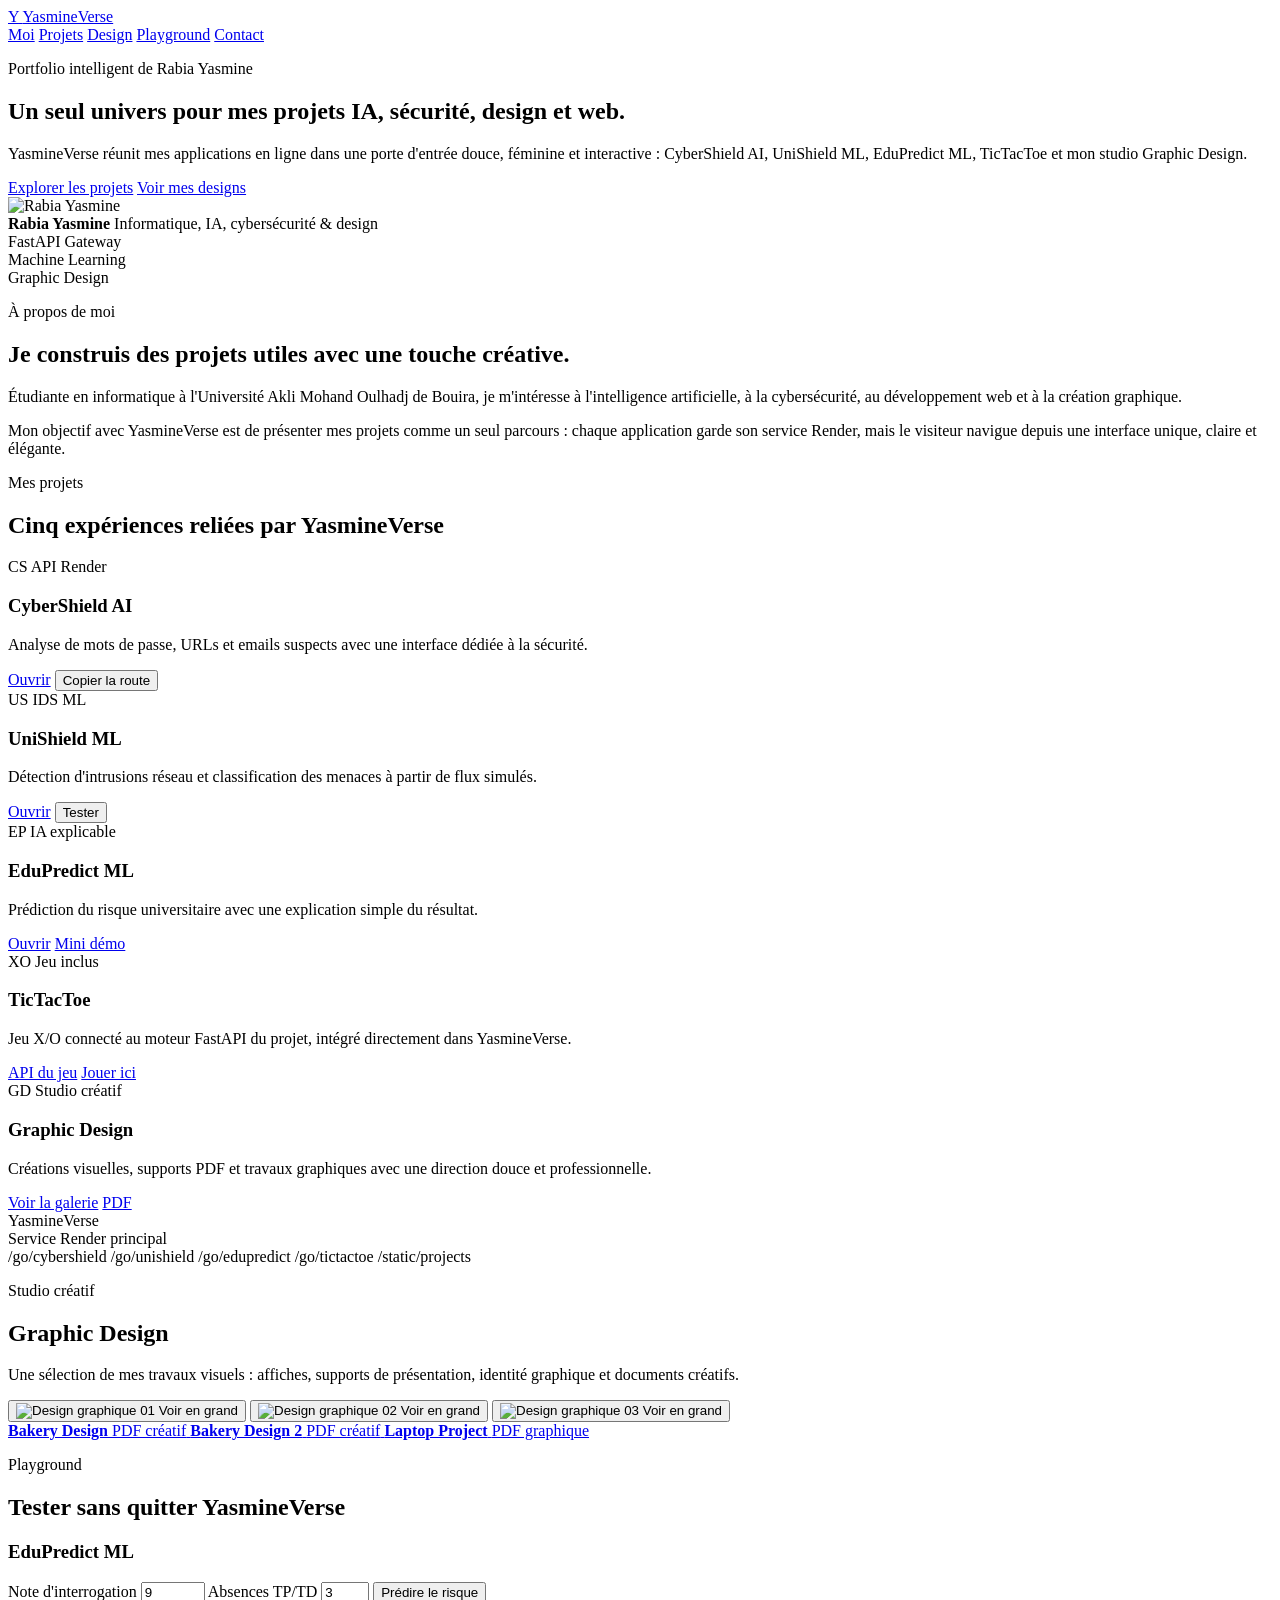
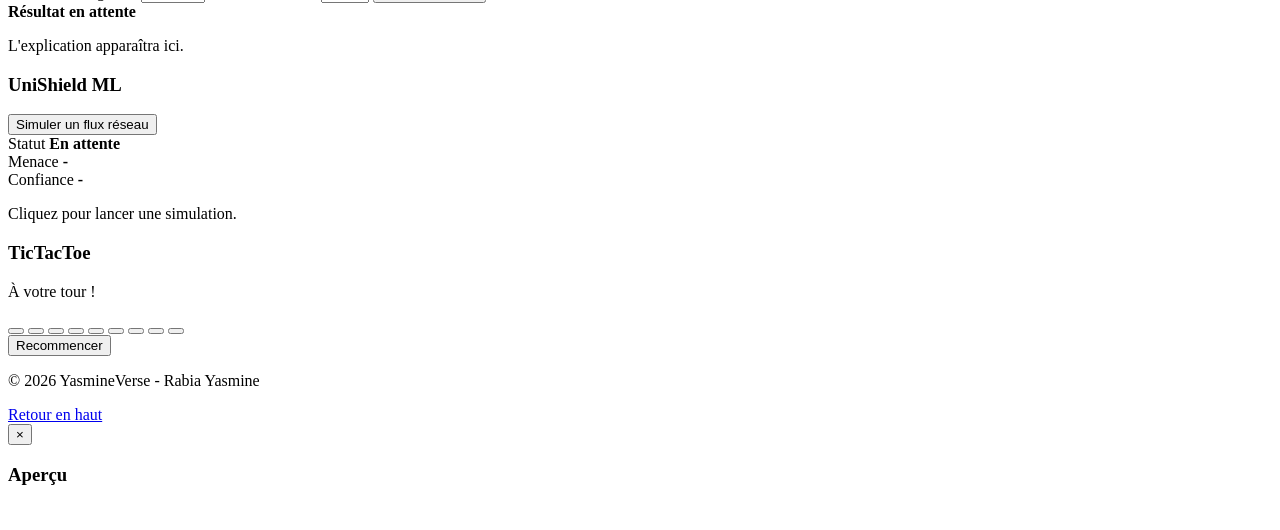
==== index.html @ 2bd06e11 "Update index.html" ====
<!DOCTYPE html>
<html lang="fr">
<head>
  <meta charset="UTF-8">
  <meta name="viewport" content="width=device-width, initial-scale=1.0">
  <title>YasmineVerse - Portfolio & Projets IA</title>
  <meta name="description" content="YasmineVerse regroupe les projets IA, cybersécurité, machine learning, graphic design et TicTacToe de Rabia Yasmine.">
  <link rel="preconnect" href="https://fonts.googleapis.com">
  <link rel="preconnect" href="https://fonts.gstatic.com" crossorigin>
  <link href="https://fonts.googleapis.com/css2?family=Playfair+Display:wght@600;700&family=Poppins:wght@300;400;500;600;700&display=swap" rel="stylesheet">
  <link rel="stylesheet" href="/static/style.css">
</head>
<body>
  <header class="site-header">
    <div class="container header-inner">
      <a href="#accueil" class="logo" aria-label="Accueil YasmineVerse">
        <span class="logo-mark">Y</span>
        <span>YasmineVerse</span>
      </a>
      <nav class="nav-links" aria-label="Navigation principale">
        <a href="#moi">Moi</a>
        <a href="#projets">Projets</a>
        <a href="#design">Design</a>
        <a href="#playground">Playground</a>
        <a href="#contact">Contact</a>
      </nav>
    </div>
  </header>

  <main>
    <section id="accueil" class="hero">
      <div class="container hero-grid">
        <div class="hero-content">
          <p class="eyebrow">Portfolio intelligent de Rabia Yasmine</p>
          <h1>Un seul univers pour mes projets IA, sécurité, design et web.</h1>
          <p class="hero-description">
            YasmineVerse réunit mes applications en ligne dans une porte d'entrée douce,
            féminine et interactive : CyberShield AI, UniShield ML, EduPredict ML,
            TicTacToe et mon studio Graphic Design.
          </p>
          <div class="hero-actions">
            <a class="btn btn-primary" href="#projets">Explorer les projets</a>
            <a class="btn btn-secondary" href="#design">Voir mes designs</a>
          </div>
        </div>

        <div class="hero-panel" aria-label="Carte visuelle YasmineVerse">
          <div class="orbit-card main-card">
            <img src="/static/projects/CV4.jpg" alt="Rabia Yasmine" class="hero-photo">
            <div>
              <strong>Rabia Yasmine</strong>
              <span>Informatique, IA, cybersécurité & design</span>
            </div>
          </div>
          <div class="floating-chip chip-one">FastAPI Gateway</div>
          <div class="floating-chip chip-two">Machine Learning</div>
          <div class="floating-chip chip-three">Graphic Design</div>
        </div>
      </div>
    </section>

    <section id="moi" class="about section-band">
      <div class="container split-section">
        <div>
          <p class="eyebrow">À propos de moi</p>
          <h2>Je construis des projets utiles avec une touche créative.</h2>
        </div>
        <div class="about-copy">
          <p>
            Étudiante en informatique à l'Université Akli Mohand Oulhadj de Bouira,
            je m'intéresse à l'intelligence artificielle, à la cybersécurité,
            au développement web et à la création graphique.
          </p>
          <p>
            Mon objectif avec YasmineVerse est de présenter mes projets comme un seul
            parcours : chaque application garde son service Render, mais le visiteur
            navigue depuis une interface unique, claire et élégante.
          </p>
        </div>
      </div>
    </section>

    <section id="projets" class="projects-section">
      <div class="container">
        <div class="section-heading">
          <p class="eyebrow">Mes projets</p>
          <h2>Cinq expériences reliées par YasmineVerse</h2>
        </div>

        <div class="projects-grid">
          <article class="project-card featured" data-project="cybershield">
            <div class="project-topline">
              <span class="project-icon">CS</span>
              <span class="project-status">API Render</span>
            </div>
            <h3>CyberShield AI</h3>
            <p>Analyse de mots de passe, URLs et emails suspects avec une interface dédiée à la sécurité.</p>
            <div class="project-actions">
              <a class="btn btn-primary" href="/go/cybershield" target="_blank" rel="noreferrer">Ouvrir</a>
              <button class="text-btn" type="button" data-copy="/api/cybershield/">Copier la route</button>
            </div>
          </article>

          <article class="project-card" data-project="unishield">
            <div class="project-topline">
              <span class="project-icon">US</span>
              <span class="project-status">IDS ML</span>
            </div>
            <h3>UniShield ML</h3>
            <p>Détection d'intrusions réseau et classification des menaces à partir de flux simulés.</p>
            <div class="project-actions">
              <a class="btn btn-secondary" href="/go/unishield" target="_blank" rel="noreferrer">Ouvrir</a>
              <button class="text-btn" type="button" id="btn-simulate-ids">Tester</button>
            </div>
          </article>

          <article class="project-card" data-project="edupredict">
            <div class="project-topline">
              <span class="project-icon">EP</span>
              <span class="project-status">IA explicable</span>
            </div>
            <h3>EduPredict ML</h3>
            <p>Prédiction du risque universitaire avec une explication simple du résultat.</p>
            <div class="project-actions">
              <a class="btn btn-secondary" href="/go/edupredict" target="_blank" rel="noreferrer">Ouvrir</a>
              <a class="text-btn" href="#playground">Mini démo</a>
            </div>
          </article>

          <article class="project-card game-card" data-project="tictactoe">
            <div class="project-topline">
              <span class="project-icon">XO</span>
              <span class="project-status">Jeu inclus</span>
            </div>
            <h3>TicTacToe</h3>
            <p>Jeu X/O connecté au moteur FastAPI du projet, intégré directement dans YasmineVerse.</p>
            <div class="project-actions">
              <a class="btn btn-secondary" href="/go/tictactoe" target="_blank" rel="noreferrer">API du jeu</a>
              <a class="text-btn" href="#playground">Jouer ici</a>
            </div>
          </article>

          <article class="project-card design-card" data-project="graphic-design">
            <div class="project-topline">
              <span class="project-icon">GD</span>
              <span class="project-status">Studio créatif</span>
            </div>
            <h3>Graphic Design</h3>
            <p>Créations visuelles, supports PDF et travaux graphiques avec une direction douce et professionnelle.</p>
            <div class="project-actions">
              <a class="btn btn-secondary" href="#design">Voir la galerie</a>
              <a class="text-btn" href="/static/projects/bakery.pdf" target="_blank" rel="noreferrer">PDF</a>
            </div>
          </article>
        </div>

        <div class="connection-map" aria-label="Architecture de liaison des projets">
          <div class="gateway-node">YasmineVerse<br><span>Service Render principal</span></div>
          <div class="route-list">
            <span>/go/cybershield</span>
            <span>/go/unishield</span>
            <span>/go/edupredict</span>
            <span>/go/tictactoe</span>
            <span>/static/projects</span>
          </div>
        </div>
      </div>
    </section>

    <section id="design" class="design-section">
      <div class="container">
        <div class="section-heading">
          <p class="eyebrow">Studio créatif</p>
          <h2>Graphic Design</h2>
          <p class="section-intro">
            Une sélection de mes travaux visuels : affiches, supports de présentation,
            identité graphique et documents créatifs.
          </p>
        </div>

        <div class="design-layout">
          <button class="design-preview" type="button" data-gallery-src="/static/projects/1.png" data-gallery-title="Design visuel 01">
            <img src="/static/projects/1.png" alt="Design graphique 01">
            <span>Voir en grand</span>
          </button>

          <button class="design-preview" type="button" data-gallery-src="/static/projects/2.png" data-gallery-title="Design visuel 02">
            <img src="/static/projects/2.png" alt="Design graphique 02">
            <span>Voir en grand</span>
          </button>

          <button class="design-preview" type="button" data-gallery-src="/static/projects/3.png" data-gallery-title="Design visuel 03">
            <img src="/static/projects/3.png" alt="Design graphique 03">
            <span>Voir en grand</span>
          </button>
        </div>

        <div class="pdf-grid" aria-label="Documents PDF Graphic Design">
          <a class="pdf-card" href="/static/projects/bakery.pdf" target="_blank" rel="noreferrer">
            <strong>Bakery Design</strong>
            <span>PDF créatif</span>
          </a>
          <a class="pdf-card" href="/static/projects/bakery2.pdf" target="_blank" rel="noreferrer">
            <strong>Bakery Design 2</strong>
            <span>PDF créatif</span>
          </a>
          <a class="pdf-card" href="/static/projects/laptop.pdf" target="_blank" rel="noreferrer">
            <strong>Laptop Project</strong>
            <span>PDF graphique</span>
          </a>
        </div>
      </div>
    </section>

    <section id="playground" class="playground section-band">
      <div class="container">
        <div class="section-heading">
          <p class="eyebrow">Playground</p>
          <h2>Tester sans quitter YasmineVerse</h2>
        </div>

        <div class="playground-grid">
          <article class="demo-panel">
            <h3>EduPredict ML</h3>
            <label for="edu-note">Note d'interrogation</label>
            <input id="edu-note" type="number" min="0" max="20" step="0.5" value="9">
            <label for="edu-abs">Absences TP/TD</label>
            <input id="edu-abs" type="number" min="0" max="12" value="3">
            <button class="btn btn-primary" type="button" id="btn-predict-edu">Prédire le risque</button>
            <div class="result-box" id="edu-result-box">
              <strong id="edu-risk">Résultat en attente</strong>
              <p id="edu-xai">L'explication apparaîtra ici.</p>
            </div>
          </article>

          <article class="demo-panel">
            <h3>UniShield ML</h3>
            <button class="btn btn-primary" type="button" id="btn-simulate-ids-panel">Simuler un flux réseau</button>
            <div class="metric-row">
              <span>Statut</span>
              <strong id="ids-status-badge">En attente</strong>
            </div>
            <div class="metric-row">
              <span>Menace</span>
              <strong id="ids-threat">-</strong>
            </div>
            <div class="metric-row">
              <span>Confiance</span>
              <strong id="ids-conf">-</strong>
            </div>
            <p class="console-line" id="ids-log">Cliquez pour lancer une simulation.</p>
          </article>

          <article class="demo-panel tictactoe-panel">
            <h3>TicTacToe</h3>
            <p id="game-message" class="game-message">À votre tour !</p>
            <div class="board" aria-label="Plateau TicTacToe">
              <button class="cell" type="button" data-index="0"></button>
              <button class="cell" type="button" data-index="1"></button>
              <button class="cell" type="button" data-index="2"></button>
              <button class="cell" type="button" data-index="3"></button>
              <button class="cell" type="button" data-index="4"></button>
              <button class="cell" type="button" data-index="5"></button>
              <button class="cell" type="button" data-index="6"></button>
              <button class="cell" type="button" data-index="7"></button>
              <button class="cell" type="button" data-index="8"></button>
            </div>
            <button class="btn btn-secondary" type="button" id="btn-reset-game">Recommencer</button>
          </article>
        </div>
      </div>
    </section>
  </main>

  <footer id="contact" class="site-footer">
    <div class="container footer-inner">
      <p>© 2026 YasmineVerse - Rabia Yasmine</p>
      <a href="#accueil">Retour en haut</a>
    </div>
  </footer>

  <div class="gallery-modal" id="gallery-modal" aria-hidden="true">
    <div class="gallery-dialog" role="dialog" aria-modal="true" aria-labelledby="gallery-title">
      <button class="gallery-close" type="button" aria-label="Fermer l'aperçu">×</button>
      <h3 id="gallery-title">Aperçu</h3>
      <img id="gallery-image" src="" alt="">
    </div>
  </div>

  <script src="/static/script.js"></script>
</body>
</html>
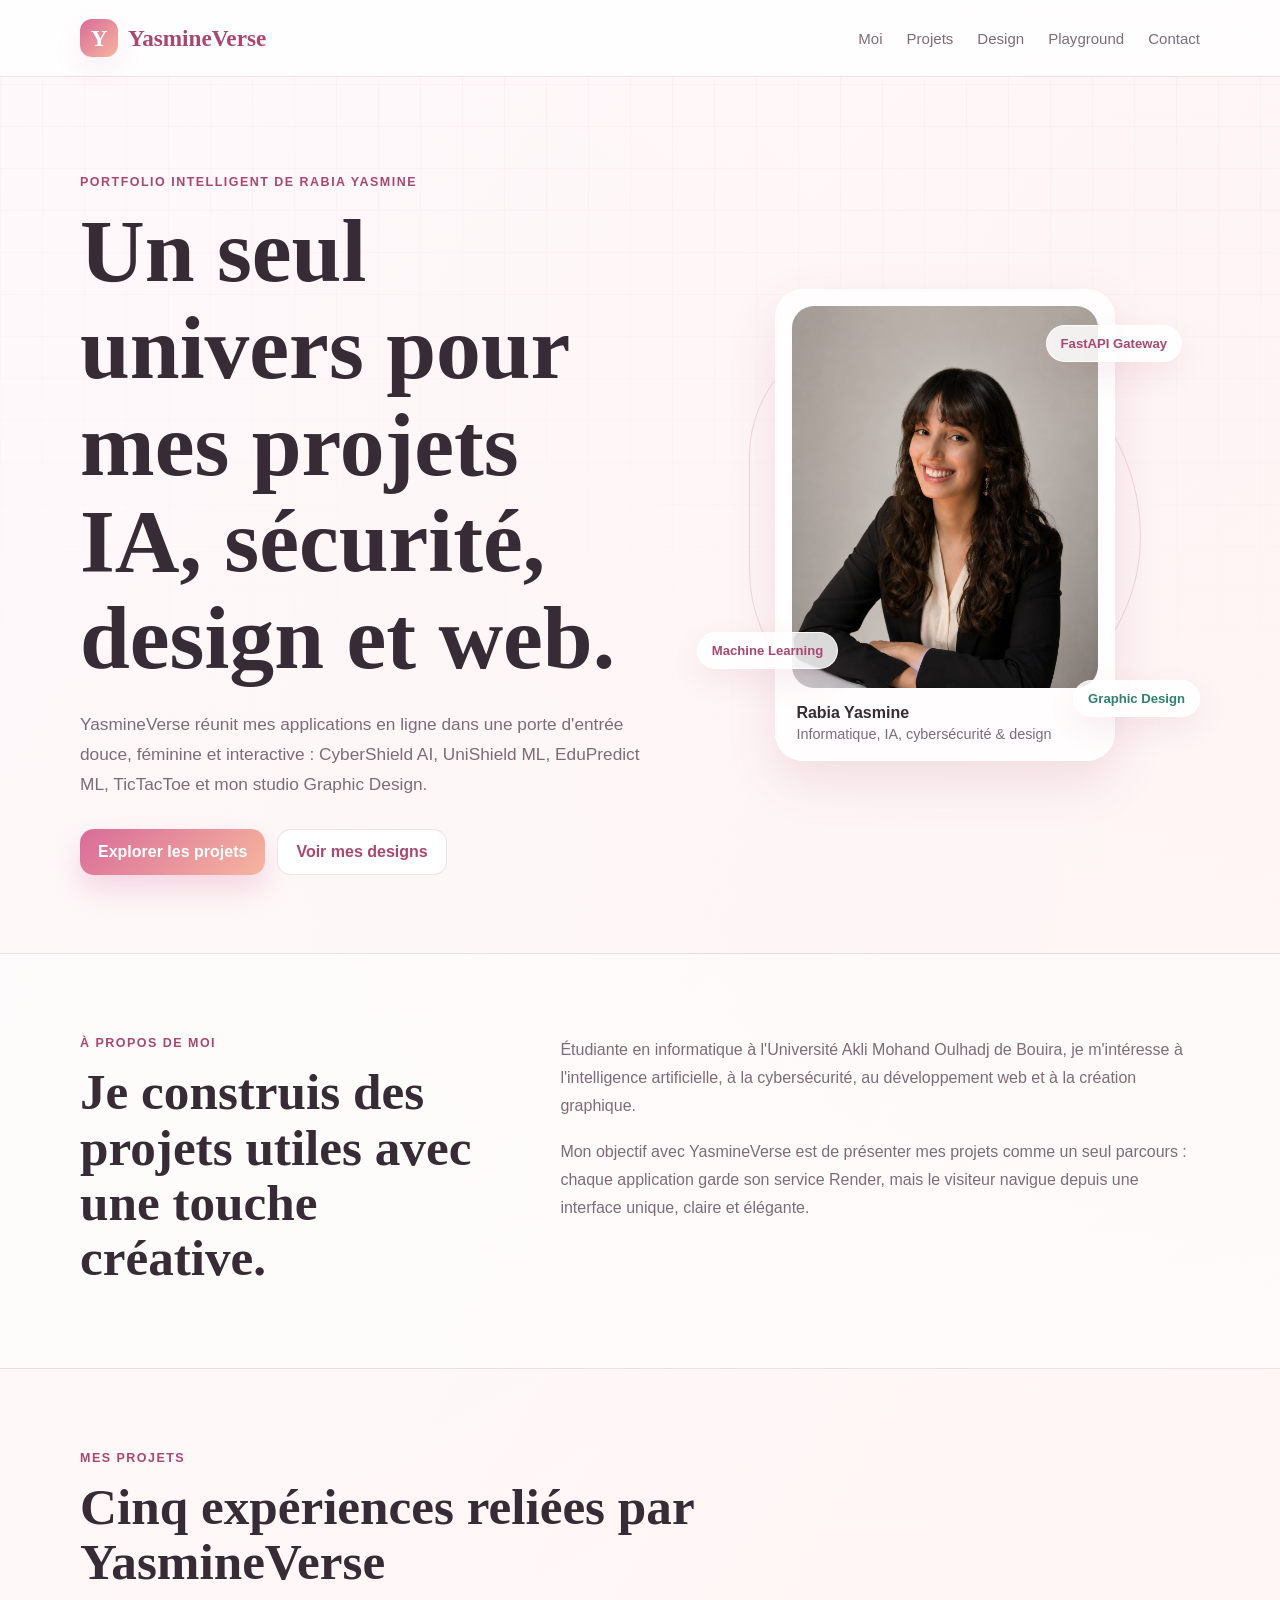
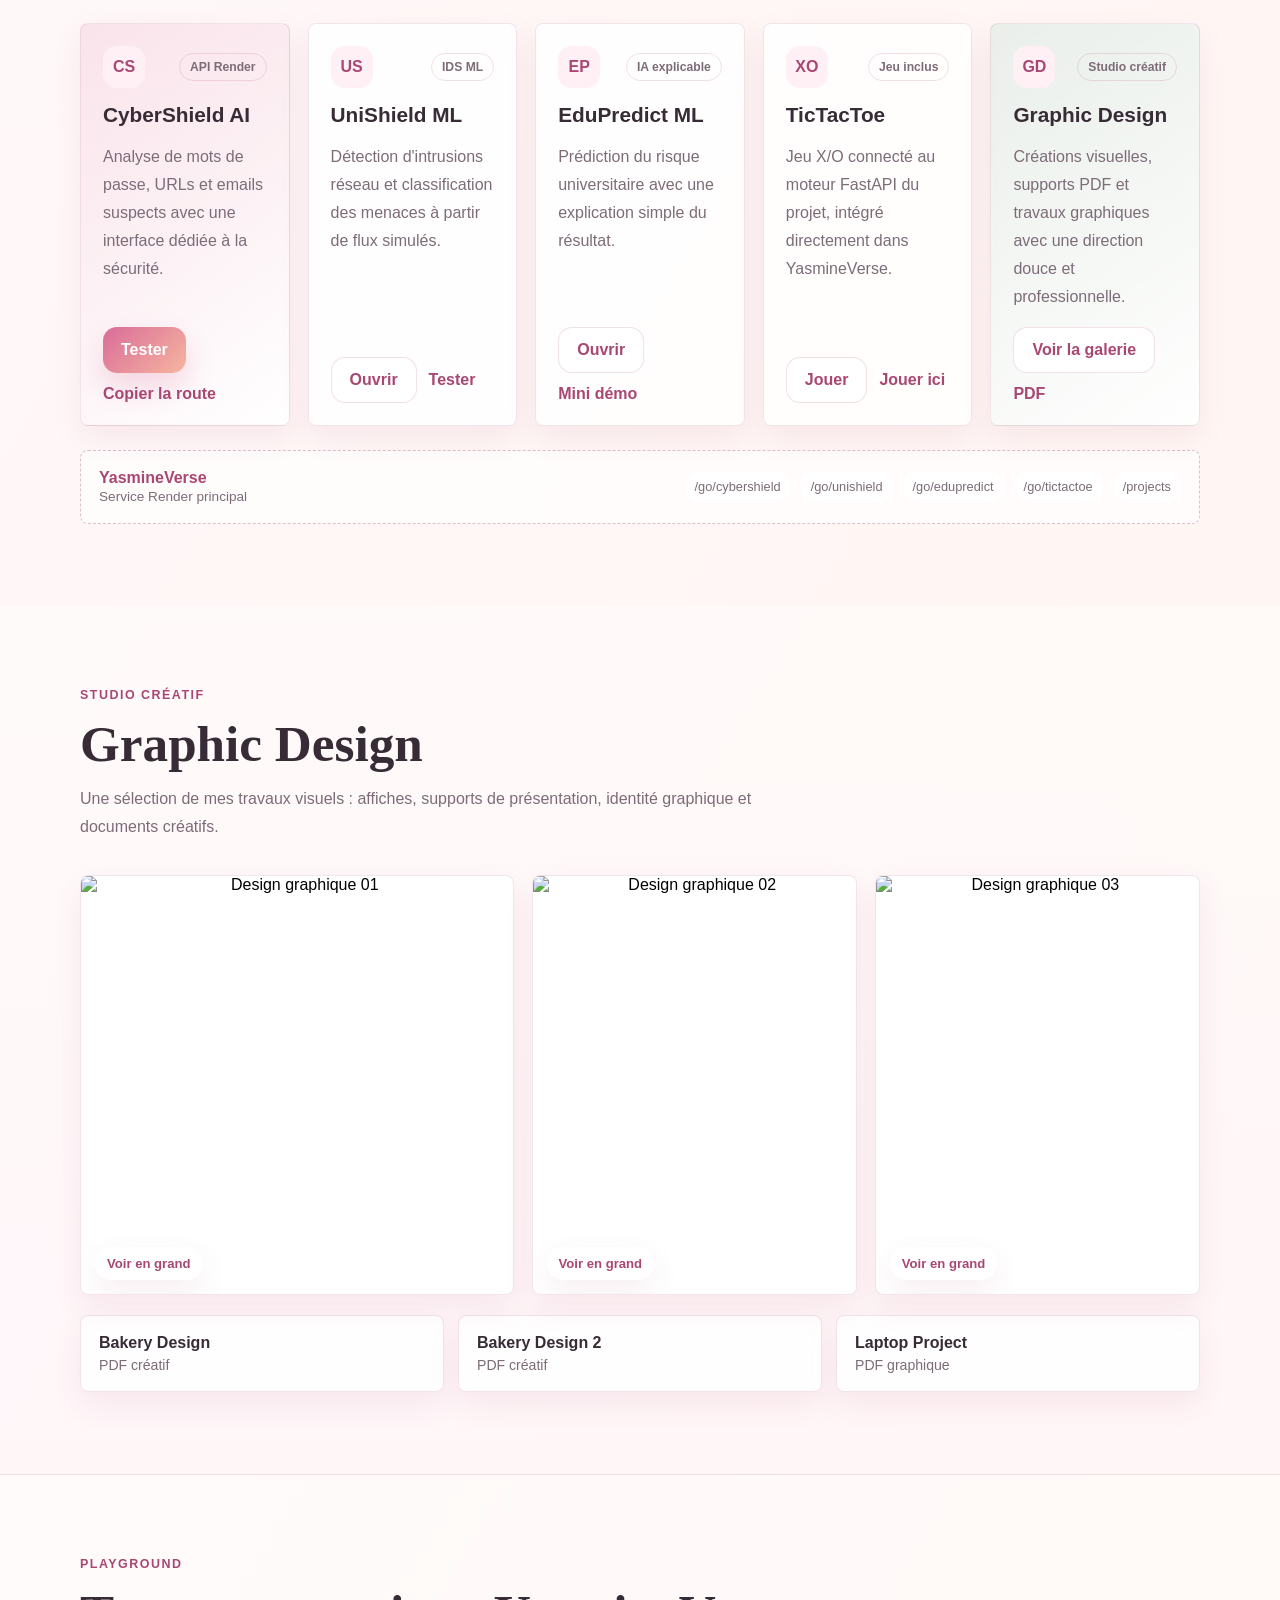
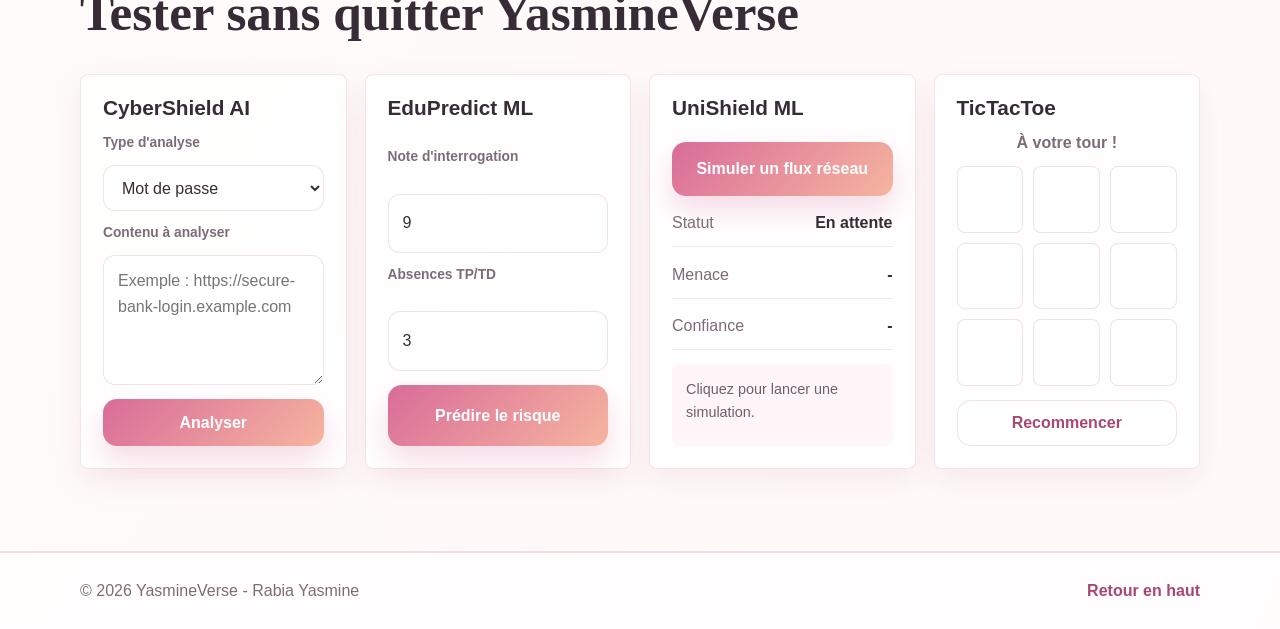
==== commit 62f95685: "Add files via upload" ====
--- a/index.html
+++ b/index.html
@@ -8,7 +8,805 @@
   <link rel="preconnect" href="https://fonts.googleapis.com">
   <link rel="preconnect" href="https://fonts.gstatic.com" crossorigin>
   <link href="https://fonts.googleapis.com/css2?family=Playfair+Display:wght@600;700&family=Poppins:wght@300;400;500;600;700&display=swap" rel="stylesheet">
-  <link rel="stylesheet" href="/static/style.css">
+  <style>
+:root {
+  --bg: #fff8fb;
+  --paper: #ffffff;
+  --rose: #d96c99;
+  --rose-dark: #a94773;
+  --peach: #f6b59f;
+  --mint: #77c8b2;
+  --ink: #372c35;
+  --muted: #7d6c78;
+  --line: rgba(169, 71, 115, 0.16);
+  --shadow: 0 20px 50px rgba(169, 71, 115, 0.14);
+  --soft-shadow: 0 12px 30px rgba(169, 71, 115, 0.09);
+}
+
+* {
+  box-sizing: border-box;
+  margin: 0;
+  padding: 0;
+}
+
+html {
+  scroll-behavior: smooth;
+}
+
+body {
+  min-height: 100vh;
+  background:
+    linear-gradient(120deg, rgba(255, 248, 251, 0.96), rgba(255, 244, 238, 0.86)),
+    radial-gradient(circle at 12% 20%, rgba(119, 200, 178, 0.2), transparent 30%),
+    radial-gradient(circle at 90% 10%, rgba(217, 108, 153, 0.24), transparent 28%);
+  color: var(--ink);
+  font-family: "Poppins", sans-serif;
+  overflow-x: hidden;
+}
+
+body::before {
+  content: "";
+  position: fixed;
+  inset: 0;
+  pointer-events: none;
+  background-image:
+    linear-gradient(rgba(169, 71, 115, 0.035) 1px, transparent 1px),
+    linear-gradient(90deg, rgba(169, 71, 115, 0.035) 1px, transparent 1px);
+  background-size: 42px 42px;
+  mask-image: linear-gradient(to bottom, black, transparent 85%);
+}
+
+a {
+  color: inherit;
+  text-decoration: none;
+}
+
+button,
+input,
+select,
+textarea {
+  font: inherit;
+}
+
+.container {
+  width: min(1120px, calc(100% - 32px));
+  margin: 0 auto;
+}
+
+.site-header {
+  position: sticky;
+  top: 0;
+  z-index: 50;
+  border-bottom: 1px solid var(--line);
+  background: rgba(255, 255, 255, 0.82);
+  backdrop-filter: blur(18px);
+}
+
+.header-inner,
+.footer-inner {
+  min-height: 76px;
+  display: flex;
+  align-items: center;
+  justify-content: space-between;
+  gap: 20px;
+}
+
+.logo {
+  display: inline-flex;
+  align-items: center;
+  gap: 10px;
+  color: var(--rose-dark);
+  font-family: "Playfair Display", serif;
+  font-size: 1.45rem;
+  font-weight: 700;
+}
+
+.logo-mark {
+  width: 38px;
+  height: 38px;
+  display: grid;
+  place-items: center;
+  border-radius: 12px;
+  background: linear-gradient(135deg, var(--rose), var(--peach));
+  color: white;
+  box-shadow: var(--soft-shadow);
+}
+
+.nav-links {
+  display: flex;
+  align-items: center;
+  gap: 24px;
+  color: var(--muted);
+  font-size: 0.94rem;
+  font-weight: 500;
+}
+
+.nav-links a:hover {
+  color: var(--rose-dark);
+}
+
+.hero {
+  padding: 98px 0 78px;
+}
+
+.hero-grid {
+  display: grid;
+  grid-template-columns: minmax(0, 1.05fr) minmax(340px, 0.95fr);
+  gap: 48px;
+  align-items: center;
+}
+
+.eyebrow {
+  margin-bottom: 14px;
+  color: var(--rose-dark);
+  font-size: 0.78rem;
+  font-weight: 700;
+  letter-spacing: 0.12em;
+  text-transform: uppercase;
+}
+
+h1,
+h2,
+h3 {
+  line-height: 1.08;
+}
+
+h1,
+h2 {
+  font-family: "Playfair Display", serif;
+}
+
+h1 {
+  max-width: 760px;
+  font-size: clamp(2.8rem, 7vw, 5.8rem);
+}
+
+h2 {
+  font-size: clamp(2rem, 4vw, 3.35rem);
+}
+
+h3 {
+  font-size: 1.3rem;
+}
+
+.hero-description,
+.about-copy,
+.project-card p,
+.result-box p {
+  color: var(--muted);
+  line-height: 1.75;
+}
+
+.hero-description {
+  max-width: 640px;
+  margin: 22px 0 30px;
+  font-size: 1.08rem;
+}
+
+.hero-actions,
+.project-actions {
+  display: flex;
+  flex-wrap: wrap;
+  gap: 12px;
+  align-items: center;
+}
+
+.btn,
+.text-btn {
+  border: 0;
+  cursor: pointer;
+  transition: transform 0.22s ease, box-shadow 0.22s ease, background 0.22s ease;
+}
+
+.btn {
+  min-height: 46px;
+  display: inline-flex;
+  align-items: center;
+  justify-content: center;
+  border-radius: 14px;
+  padding: 12px 18px;
+  font-weight: 700;
+}
+
+.btn-primary {
+  background: linear-gradient(135deg, var(--rose), var(--peach));
+  color: white;
+  box-shadow: 0 14px 28px rgba(217, 108, 153, 0.24);
+}
+
+.btn-secondary {
+  border: 1px solid var(--line);
+  background: white;
+  color: var(--rose-dark);
+}
+
+.btn:hover,
+.text-btn:hover {
+  transform: translateY(-2px);
+}
+
+.text-btn {
+  background: transparent;
+  color: var(--rose-dark);
+  font-weight: 700;
+}
+
+.hero-panel {
+  position: relative;
+  min-height: 470px;
+  display: grid;
+  place-items: center;
+}
+
+.hero-panel::before {
+  content: "";
+  position: absolute;
+  width: min(80vw, 390px);
+  aspect-ratio: 1;
+  border: 1px solid rgba(169, 71, 115, 0.18);
+  border-radius: 38% 62% 55% 45%;
+  animation: breathe 7s ease-in-out infinite;
+}
+
+.orbit-card {
+  position: relative;
+  z-index: 1;
+  width: min(100%, 340px);
+  border: 1px solid rgba(255, 255, 255, 0.78);
+  border-radius: 28px;
+  padding: 16px;
+  background: rgba(255, 255, 255, 0.78);
+  box-shadow: var(--shadow);
+  backdrop-filter: blur(16px);
+}
+
+.hero-photo {
+  width: 100%;
+  aspect-ratio: 4 / 5;
+  object-fit: cover;
+  border-radius: 22px;
+  display: block;
+}
+
+.main-card div {
+  padding: 16px 4px 2px;
+  display: grid;
+  gap: 4px;
+}
+
+.main-card span {
+  color: var(--muted);
+  font-size: 0.9rem;
+}
+
+.floating-chip {
+  position: absolute;
+  z-index: 2;
+  border: 1px solid rgba(255, 255, 255, 0.8);
+  border-radius: 999px;
+  padding: 10px 14px;
+  background: rgba(255, 255, 255, 0.84);
+  box-shadow: var(--soft-shadow);
+  color: var(--rose-dark);
+  font-size: 0.82rem;
+  font-weight: 700;
+}
+
+.chip-one {
+  top: 36px;
+  right: 18px;
+}
+
+.chip-two {
+  left: 6px;
+  bottom: 92px;
+}
+
+.chip-three {
+  right: 0;
+  bottom: 44px;
+  color: #2f806d;
+}
+
+.section-band {
+  border-block: 1px solid var(--line);
+  background: rgba(255, 255, 255, 0.52);
+}
+
+.about,
+.projects-section,
+.design-section,
+.playground {
+  padding: 82px 0;
+}
+
+.split-section {
+  display: grid;
+  grid-template-columns: minmax(0, 0.8fr) minmax(0, 1.2fr);
+  gap: 54px;
+  align-items: start;
+}
+
+.about-copy {
+  display: grid;
+  gap: 18px;
+  font-size: 1rem;
+}
+
+.section-heading {
+  max-width: 720px;
+  margin-bottom: 34px;
+}
+
+.section-intro {
+  margin-top: 14px;
+  color: var(--muted);
+  line-height: 1.75;
+}
+
+.projects-grid {
+  display: grid;
+  grid-template-columns: repeat(5, minmax(0, 1fr));
+  gap: 18px;
+}
+
+.project-card,
+.demo-panel {
+  border: 1px solid rgba(169, 71, 115, 0.14);
+  border-radius: 8px;
+  background: rgba(255, 255, 255, 0.82);
+  box-shadow: var(--soft-shadow);
+}
+
+.project-card {
+  min-height: 300px;
+  display: flex;
+  flex-direction: column;
+  gap: 16px;
+  padding: 22px;
+}
+
+.project-card.featured {
+  background: linear-gradient(145deg, rgba(217, 108, 153, 0.14), rgba(255, 255, 255, 0.92));
+}
+
+.design-card {
+  background:
+    linear-gradient(145deg, rgba(119, 200, 178, 0.16), rgba(255, 255, 255, 0.92));
+}
+
+.project-card p {
+  flex: 1;
+}
+
+.project-topline,
+.metric-row {
+  display: flex;
+  justify-content: space-between;
+  align-items: center;
+  gap: 12px;
+}
+
+.project-icon {
+  width: 42px;
+  height: 42px;
+  display: grid;
+  place-items: center;
+  border-radius: 14px;
+  background: #fff0f6;
+  color: var(--rose-dark);
+  font-weight: 800;
+}
+
+.project-status {
+  border: 1px solid var(--line);
+  border-radius: 999px;
+  padding: 6px 10px;
+  color: var(--muted);
+  font-size: 0.76rem;
+  font-weight: 700;
+}
+
+.connection-map {
+  margin-top: 24px;
+  padding: 18px;
+  display: flex;
+  align-items: center;
+  justify-content: space-between;
+  gap: 20px;
+  border: 1px dashed rgba(169, 71, 115, 0.35);
+  border-radius: 8px;
+  background: rgba(255, 255, 255, 0.62);
+}
+
+.gateway-node {
+  color: var(--rose-dark);
+  font-weight: 800;
+}
+
+.gateway-node span {
+  color: var(--muted);
+  font-size: 0.85rem;
+  font-weight: 500;
+}
+
+.route-list {
+  display: flex;
+  flex-wrap: wrap;
+  justify-content: flex-end;
+  gap: 10px;
+}
+
+.route-list span {
+  border-radius: 999px;
+  padding: 8px 10px;
+  background: #fff;
+  color: var(--muted);
+  font-size: 0.8rem;
+}
+
+.design-section {
+  background:
+    linear-gradient(180deg, rgba(255, 255, 255, 0.42), rgba(255, 246, 250, 0.68));
+}
+
+.design-layout {
+  display: grid;
+  grid-template-columns: 1.2fr 0.9fr 0.9fr;
+  gap: 18px;
+  align-items: stretch;
+}
+
+.design-preview {
+  position: relative;
+  min-height: 280px;
+  border: 1px solid rgba(169, 71, 115, 0.14);
+  border-radius: 8px;
+  overflow: hidden;
+  background: white;
+  box-shadow: var(--soft-shadow);
+  cursor: pointer;
+}
+
+.design-preview:first-child {
+  min-height: 420px;
+}
+
+.design-preview img {
+  width: 100%;
+  height: 100%;
+  display: block;
+  object-fit: cover;
+  transition: transform 0.45s ease;
+}
+
+.design-preview span {
+  position: absolute;
+  left: 14px;
+  bottom: 14px;
+  border-radius: 999px;
+  padding: 9px 12px;
+  background: rgba(255, 255, 255, 0.9);
+  color: var(--rose-dark);
+  font-size: 0.82rem;
+  font-weight: 800;
+  box-shadow: var(--soft-shadow);
+}
+
+.design-preview:hover img {
+  transform: scale(1.04);
+}
+
+.pdf-grid {
+  margin-top: 20px;
+  display: grid;
+  grid-template-columns: repeat(3, minmax(0, 1fr));
+  gap: 14px;
+}
+
+.pdf-card {
+  display: grid;
+  gap: 5px;
+  border: 1px solid rgba(169, 71, 115, 0.14);
+  border-radius: 8px;
+  padding: 18px;
+  background: rgba(255, 255, 255, 0.82);
+  box-shadow: var(--soft-shadow);
+}
+
+.pdf-card strong {
+  color: var(--ink);
+}
+
+.pdf-card span {
+  color: var(--muted);
+  font-size: 0.88rem;
+}
+
+.gallery-modal {
+  position: fixed;
+  inset: 0;
+  z-index: 100;
+  display: none;
+  align-items: center;
+  justify-content: center;
+  padding: 24px;
+  background: rgba(55, 44, 53, 0.58);
+  backdrop-filter: blur(10px);
+}
+
+.gallery-modal.is-open {
+  display: flex;
+}
+
+.gallery-dialog {
+  position: relative;
+  width: min(940px, 100%);
+  max-height: 88vh;
+  display: grid;
+  gap: 14px;
+  border: 1px solid rgba(255, 255, 255, 0.68);
+  border-radius: 8px;
+  padding: 18px;
+  background: white;
+  box-shadow: var(--shadow);
+}
+
+.gallery-dialog h3 {
+  padding-right: 44px;
+}
+
+.gallery-dialog img {
+  width: 100%;
+  max-height: 72vh;
+  object-fit: contain;
+  border-radius: 8px;
+  background: #fff8fb;
+}
+
+.gallery-close {
+  position: absolute;
+  top: 12px;
+  right: 12px;
+  width: 36px;
+  height: 36px;
+  border: 1px solid var(--line);
+  border-radius: 999px;
+  background: #fff;
+  color: var(--rose-dark);
+  cursor: pointer;
+  font-size: 1.4rem;
+  line-height: 1;
+}
+
+.playground-grid {
+  display: grid;
+  grid-template-columns: repeat(4, minmax(0, 1fr));
+  gap: 18px;
+}
+
+.demo-panel {
+  padding: 22px;
+  display: grid;
+  gap: 14px;
+}
+
+.demo-panel label {
+  color: var(--muted);
+  font-size: 0.86rem;
+  font-weight: 700;
+}
+
+.demo-panel input,
+.demo-panel textarea,
+.demo-select {
+  width: 100%;
+  border: 1px solid var(--line);
+  border-radius: 12px;
+  padding: 12px 14px;
+  background: white;
+  color: var(--ink);
+  outline: none;
+}
+
+.demo-panel textarea {
+  min-height: 112px;
+  resize: vertical;
+  line-height: 1.6;
+}
+
+.demo-panel input:focus,
+.demo-panel textarea:focus,
+.demo-select:focus {
+  border-color: var(--rose);
+  box-shadow: 0 0 0 4px rgba(217, 108, 153, 0.12);
+}
+
+.result-box,
+.console-line {
+  border-radius: 8px;
+  background: #fff6fa;
+  padding: 14px;
+}
+
+.result-box {
+  display: none;
+}
+
+.metric-row {
+  border-bottom: 1px solid rgba(169, 71, 115, 0.12);
+  padding-bottom: 10px;
+  color: var(--muted);
+}
+
+.metric-row strong {
+  color: var(--ink);
+  text-align: right;
+}
+
+.console-line {
+  color: #6f5f6a;
+  font-family: "Poppins", sans-serif;
+  font-size: 0.9rem;
+  line-height: 1.6;
+}
+
+.board {
+  width: min(100%, 300px);
+  aspect-ratio: 1;
+  display: grid;
+  grid-template-columns: repeat(3, 1fr);
+  gap: 10px;
+  justify-self: center;
+}
+
+.cell {
+  width: 100%;
+  aspect-ratio: 1;
+  border: 1px solid var(--line);
+  border-radius: 8px;
+  background: white;
+  color: var(--rose-dark);
+  cursor: pointer;
+  font-size: clamp(1.8rem, 7vw, 3rem);
+  font-weight: 800;
+  transition: transform 0.18s ease, background 0.18s ease;
+}
+
+.cell:hover {
+  transform: translateY(-2px);
+  background: #fff0f6;
+}
+
+.player-x {
+  color: var(--rose-dark);
+}
+
+.computer-o {
+  color: #2f806d;
+}
+
+.winner-cell {
+  background: rgba(119, 200, 178, 0.24);
+  border-color: rgba(47, 128, 109, 0.42);
+}
+
+.game-message {
+  color: var(--muted);
+  font-weight: 700;
+  text-align: center;
+}
+
+.site-footer {
+  border-top: 1px solid var(--line);
+  background: rgba(255, 255, 255, 0.84);
+  color: var(--muted);
+}
+
+.site-footer a {
+  color: var(--rose-dark);
+  font-weight: 700;
+}
+
+@keyframes breathe {
+  0%,
+  100% {
+    transform: rotate(0deg) scale(1);
+  }
+  50% {
+    transform: rotate(8deg) scale(1.04);
+  }
+}
+
+@media (max-width: 980px) {
+  .hero-grid,
+  .split-section,
+  .playground-grid {
+    grid-template-columns: repeat(2, minmax(0, 1fr));
+  }
+
+  .hero-grid,
+  .split-section {
+    grid-template-columns: 1fr;
+  }
+
+  .projects-grid {
+    grid-template-columns: repeat(2, minmax(0, 1fr));
+  }
+
+  .design-layout {
+    grid-template-columns: 1fr 1fr;
+  }
+
+  .design-preview:first-child {
+    grid-column: 1 / -1;
+  }
+
+  .hero-panel {
+    min-height: 430px;
+  }
+}
+
+@media (max-width: 680px) {
+  .header-inner {
+    min-height: auto;
+    padding: 14px 0;
+    align-items: flex-start;
+    flex-direction: column;
+  }
+
+  .nav-links {
+    width: 100%;
+    gap: 12px;
+    overflow-x: auto;
+    padding-bottom: 2px;
+  }
+
+  .hero {
+    padding-top: 60px;
+  }
+
+  .projects-grid,
+  .playground-grid,
+  .design-layout,
+  .pdf-grid {
+    grid-template-columns: 1fr;
+  }
+
+  .design-preview,
+  .design-preview:first-child {
+    min-height: 260px;
+  }
+
+  .connection-map {
+    align-items: flex-start;
+    flex-direction: column;
+  }
+
+  .route-list {
+    justify-content: flex-start;
+  }
+
+  .floating-chip {
+    position: static;
+    margin: 8px auto 0;
+  }
+
+  .hero-panel {
+    min-height: auto;
+    display: block;
+  }
+
+  .hero-panel::before {
+    display: none;
+  }
+
+  .orbit-card {
+    margin: 0 auto 12px;
+  }
+}
+
+  </style>
 </head>
 <body>
   <header class="site-header">
@@ -46,7 +844,7 @@
 
         <div class="hero-panel" aria-label="Carte visuelle YasmineVerse">
           <div class="orbit-card main-card">
-            <img src="/static/projects/CV4.jpg" alt="Rabia Yasmine" class="hero-photo">
+            <img src="/CV3.png" alt="Rabia Yasmine" class="hero-photo">
             <div>
               <strong>Rabia Yasmine</strong>
               <span>Informatique, IA, cybersécurité & design</span>
@@ -96,7 +894,7 @@
             <h3>CyberShield AI</h3>
             <p>Analyse de mots de passe, URLs et emails suspects avec une interface dédiée à la sécurité.</p>
             <div class="project-actions">
-              <a class="btn btn-primary" href="/go/cybershield" target="_blank" rel="noreferrer">Ouvrir</a>
+              <a class="btn btn-primary" href="#playground">Tester</a>
               <button class="text-btn" type="button" data-copy="/api/cybershield/">Copier la route</button>
             </div>
           </article>
@@ -109,7 +907,7 @@
             <h3>UniShield ML</h3>
             <p>Détection d'intrusions réseau et classification des menaces à partir de flux simulés.</p>
             <div class="project-actions">
-              <a class="btn btn-secondary" href="/go/unishield" target="_blank" rel="noreferrer">Ouvrir</a>
+              <a class="btn btn-secondary" href="#playground">Ouvrir</a>
               <button class="text-btn" type="button" id="btn-simulate-ids">Tester</button>
             </div>
           </article>
@@ -122,7 +920,7 @@
             <h3>EduPredict ML</h3>
             <p>Prédiction du risque universitaire avec une explication simple du résultat.</p>
             <div class="project-actions">
-              <a class="btn btn-secondary" href="/go/edupredict" target="_blank" rel="noreferrer">Ouvrir</a>
+              <a class="btn btn-secondary" href="#playground">Ouvrir</a>
               <a class="text-btn" href="#playground">Mini démo</a>
             </div>
           </article>
@@ -135,7 +933,7 @@
             <h3>TicTacToe</h3>
             <p>Jeu X/O connecté au moteur FastAPI du projet, intégré directement dans YasmineVerse.</p>
             <div class="project-actions">
-              <a class="btn btn-secondary" href="/go/tictactoe" target="_blank" rel="noreferrer">API du jeu</a>
+              <a class="btn btn-secondary" href="#playground">Jouer</a>
               <a class="text-btn" href="#playground">Jouer ici</a>
             </div>
           </article>
@@ -149,7 +947,7 @@
             <p>Créations visuelles, supports PDF et travaux graphiques avec une direction douce et professionnelle.</p>
             <div class="project-actions">
               <a class="btn btn-secondary" href="#design">Voir la galerie</a>
-              <a class="text-btn" href="/static/projects/bakery.pdf" target="_blank" rel="noreferrer">PDF</a>
+              <a class="text-btn" href="/projects/bakery.pdf" target="_blank" rel="noreferrer">PDF</a>
             </div>
           </article>
         </div>
@@ -161,7 +959,7 @@
             <span>/go/unishield</span>
             <span>/go/edupredict</span>
             <span>/go/tictactoe</span>
-            <span>/static/projects</span>
+            <span>/projects</span>
           </div>
         </div>
       </div>
@@ -179,32 +977,32 @@
         </div>
 
         <div class="design-layout">
-          <button class="design-preview" type="button" data-gallery-src="/static/projects/1.png" data-gallery-title="Design visuel 01">
-            <img src="/static/projects/1.png" alt="Design graphique 01">
+          <button class="design-preview" type="button" data-gallery-src="/projects/1.png" data-gallery-title="Design visuel 01">
+            <img src="/projects/1.png" alt="Design graphique 01">
             <span>Voir en grand</span>
           </button>
 
-          <button class="design-preview" type="button" data-gallery-src="/static/projects/2.png" data-gallery-title="Design visuel 02">
-            <img src="/static/projects/2.png" alt="Design graphique 02">
+          <button class="design-preview" type="button" data-gallery-src="/projects/2.png" data-gallery-title="Design visuel 02">
+            <img src="/projects/2.png" alt="Design graphique 02">
             <span>Voir en grand</span>
           </button>
 
-          <button class="design-preview" type="button" data-gallery-src="/static/projects/3.png" data-gallery-title="Design visuel 03">
-            <img src="/static/projects/3.png" alt="Design graphique 03">
+          <button class="design-preview" type="button" data-gallery-src="/projects/3.png" data-gallery-title="Design visuel 03">
+            <img src="/projects/3.png" alt="Design graphique 03">
             <span>Voir en grand</span>
           </button>
         </div>
 
         <div class="pdf-grid" aria-label="Documents PDF Graphic Design">
-          <a class="pdf-card" href="/static/projects/bakery.pdf" target="_blank" rel="noreferrer">
+          <a class="pdf-card" href="/projects/bakery.pdf" target="_blank" rel="noreferrer">
             <strong>Bakery Design</strong>
             <span>PDF créatif</span>
           </a>
-          <a class="pdf-card" href="/static/projects/bakery2.pdf" target="_blank" rel="noreferrer">
+          <a class="pdf-card" href="/projects/bakery2.pdf" target="_blank" rel="noreferrer">
             <strong>Bakery Design 2</strong>
             <span>PDF créatif</span>
           </a>
-          <a class="pdf-card" href="/static/projects/laptop.pdf" target="_blank" rel="noreferrer">
+          <a class="pdf-card" href="/projects/laptop.pdf" target="_blank" rel="noreferrer">
             <strong>Laptop Project</strong>
             <span>PDF graphique</span>
           </a>
@@ -220,6 +1018,23 @@
         </div>
 
         <div class="playground-grid">
+          <article class="demo-panel cyber-panel">
+            <h3>CyberShield AI</h3>
+            <label for="cyber-mode">Type d'analyse</label>
+            <select id="cyber-mode" class="demo-select">
+              <option value="password">Mot de passe</option>
+              <option value="url">URL</option>
+              <option value="email">Email</option>
+            </select>
+            <label for="cyber-input">Contenu à analyser</label>
+            <textarea id="cyber-input" rows="4" placeholder="Exemple : https://secure-bank-login.example.com"></textarea>
+            <button class="btn btn-primary" type="button" id="btn-analyze-cyber">Analyser</button>
+            <div class="result-box" id="cyber-result-box">
+              <strong id="cyber-risk">Résultat en attente</strong>
+              <p id="cyber-explanation">L'analyse apparaîtra ici.</p>
+            </div>
+          </article>
+
           <article class="demo-panel">
             <h3>EduPredict ML</h3>
             <label for="edu-note">Note d'interrogation</label>
@@ -287,6 +1102,292 @@
     </div>
   </div>
 
-  <script src="/static/script.js"></script>
+  <script>
+(function () {
+  "use strict";
+
+  const endpoints = {
+    cybershield: {
+      password: "/apps/cybershield/analyze/password",
+      url: "/apps/cybershield/analyze/url",
+      email: "/apps/cybershield/analyze/email"
+    },
+    edupredict: "/apps/edupredict/predict",
+    unishield: "/apps/unishield/analyze",
+    tictactoe: "/apps/tictactoe/play"
+  };
+
+  function initSmoothScroll() {
+    document.querySelectorAll('a[href^="#"]').forEach((link) => {
+      link.addEventListener("click", (event) => {
+        const target = document.querySelector(link.getAttribute("href"));
+        if (!target) return;
+        event.preventDefault();
+        target.scrollIntoView({ behavior: "smooth", block: "start" });
+      });
+    });
+  }
+
+  function initCopyButtons() {
+    document.querySelectorAll("[data-copy]").forEach((button) => {
+      button.addEventListener("click", async () => {
+        const value = `${window.location.origin}${button.dataset.copy}`;
+        try {
+          await navigator.clipboard.writeText(value);
+          const original = button.textContent;
+          button.textContent = "Route copiée";
+          window.setTimeout(() => {
+            button.textContent = original;
+          }, 1400);
+        } catch {
+          button.textContent = "Copie indisponible";
+        }
+      });
+    });
+  }
+
+  async function postJson(url, payload) {
+    const response = await fetch(url, {
+      method: "POST",
+      headers: { "Content-Type": "application/json" },
+      body: JSON.stringify(payload)
+    });
+
+    if (!response.ok) {
+      throw new Error(`Réponse ${response.status}`);
+    }
+
+    return response.json();
+  }
+
+  function initCyberShield() {
+    const button = document.getElementById("btn-analyze-cyber");
+    if (!button) return;
+
+    button.addEventListener("click", async () => {
+      const mode = document.getElementById("cyber-mode").value;
+      const input = document.getElementById("cyber-input").value.trim();
+      const resultBox = document.getElementById("cyber-result-box");
+      const risk = document.getElementById("cyber-risk");
+      const explanation = document.getElementById("cyber-explanation");
+
+      const payloads = {
+        password: { password: input },
+        url: { url: input },
+        email: { email_content: input }
+      };
+
+      resultBox.style.display = "block";
+      risk.textContent = "Analyse en cours...";
+      explanation.textContent = "YasmineVerse contacte CyberShield AI.";
+
+      try {
+        const data = await postJson(endpoints.cybershield[mode], payloads[mode]);
+        risk.textContent = `${data.risk_level} - score ${data.risk_score}/100`;
+        explanation.textContent = data.explanation;
+      } catch {
+        risk.textContent = "Analyse indisponible";
+        explanation.textContent = "Vérifiez le déploiement du service principal YasmineVerse.";
+      }
+    });
+  }
+
+  function initEduPredict() {
+    const button = document.getElementById("btn-predict-edu");
+    if (!button) return;
+
+    button.addEventListener("click", async () => {
+      const resultBox = document.getElementById("edu-result-box");
+      const risk = document.getElementById("edu-risk");
+      const explanation = document.getElementById("edu-xai");
+      const note = Number.parseFloat(document.getElementById("edu-note").value);
+      const absences = Number.parseInt(document.getElementById("edu-abs").value, 10);
+
+      resultBox.style.display = "block";
+      risk.textContent = "Analyse en cours...";
+      explanation.textContent = "YasmineVerse contacte EduPredict ML.";
+
+      try {
+        const data = await postJson(endpoints.edupredict, {
+          note_interro: note,
+          absences_tp: absences,
+          heures_connexion: 42
+        });
+        risk.textContent = `${data.prediction.niveau_risque} (${data.prediction.pourcentage_risque})`;
+        explanation.textContent = data.prediction.explication_xai;
+      } catch {
+        risk.textContent = "Service indisponible";
+        explanation.textContent = "Vérifiez le déploiement du service principal YasmineVerse.";
+      }
+    });
+  }
+
+  function initUniShield() {
+    const buttons = [
+      document.getElementById("btn-simulate-ids"),
+      document.getElementById("btn-simulate-ids-panel")
+    ].filter(Boolean);
+    if (!buttons.length) return;
+
+    const scenarios = [
+      { duree: 1.2, paquets: 14, octets: 6200 },
+      { duree: 0.3, paquets: 1800, octets: 920000 },
+      { duree: 0.02, paquets: 310, octets: 42000 }
+    ];
+
+    async function simulate() {
+      const status = document.getElementById("ids-status-badge");
+      const threat = document.getElementById("ids-threat");
+      const confidence = document.getElementById("ids-conf");
+      const log = document.getElementById("ids-log");
+      const selected = scenarios[Math.floor(Math.random() * scenarios.length)];
+
+      status.textContent = "Analyse...";
+      threat.textContent = "-";
+      confidence.textContent = "-";
+      log.textContent = "YasmineVerse contacte UniShield ML.";
+
+      try {
+        const data = await postJson(endpoints.unishield, selected);
+        status.textContent = data.status;
+        threat.textContent = data.classification.type_menace;
+        confidence.textContent = data.classification.score_confiance;
+        log.textContent = data.classification.analyse_technique;
+      } catch {
+        status.textContent = "Indisponible";
+        log.textContent = "Vérifiez le déploiement du service principal YasmineVerse.";
+      }
+    }
+
+    buttons.forEach((button) => button.addEventListener("click", simulate));
+  }
+
+  function initTicTacToe() {
+    const cells = Array.from(document.querySelectorAll(".cell"));
+    const message = document.getElementById("game-message");
+    const reset = document.getElementById("btn-reset-game");
+    if (!cells.length || !message) return;
+
+    let board = Array(9).fill("");
+    let running = true;
+
+    function paintBoard() {
+      cells.forEach((cell, index) => {
+        cell.textContent = board[index];
+        cell.className = "cell";
+        if (board[index] === "X") cell.classList.add("player-x");
+        if (board[index] === "O") cell.classList.add("computer-o");
+      });
+    }
+
+    function markWinners(symbol) {
+      const combos = [
+        [0, 1, 2],
+        [3, 4, 5],
+        [6, 7, 8],
+        [0, 3, 6],
+        [1, 4, 7],
+        [2, 5, 8],
+        [0, 4, 8],
+        [2, 4, 6]
+      ];
+
+      combos.forEach((combo) => {
+        if (combo.every((index) => board[index] === symbol)) {
+          combo.forEach((index) => cells[index].classList.add("winner-cell"));
+        }
+      });
+    }
+
+    cells.forEach((cell) => {
+      cell.addEventListener("click", async () => {
+        const index = Number.parseInt(cell.dataset.index, 10);
+        if (!running || board[index]) return;
+
+        board[index] = "X";
+        paintBoard();
+        message.textContent = "L'ordinateur réfléchit...";
+
+        try {
+          const data = await postJson(endpoints.tictactoe, { board });
+          board = data.board;
+          paintBoard();
+          message.textContent = data.message;
+
+          if (data.status === "gagne_humain" || data.status === "gagne_ordinateur") {
+            running = false;
+            markWinners(data.status === "gagne_humain" ? "X" : "O");
+          }
+
+          if (data.status === "egalite") {
+            running = false;
+          }
+        } catch {
+          message.textContent = "Service TicTacToe indisponible dans YasmineVerse.";
+        }
+      });
+    });
+
+    reset?.addEventListener("click", () => {
+      board = Array(9).fill("");
+      running = true;
+      message.textContent = "À votre tour !";
+      paintBoard();
+    });
+  }
+
+  function initDesignGallery() {
+    const modal = document.getElementById("gallery-modal");
+    const image = document.getElementById("gallery-image");
+    const title = document.getElementById("gallery-title");
+    const close = modal?.querySelector(".gallery-close");
+    const previews = document.querySelectorAll("[data-gallery-src]");
+
+    if (!modal || !image || !title || !close || !previews.length) return;
+
+    function openGallery(button) {
+      image.src = button.dataset.gallerySrc;
+      image.alt = button.dataset.galleryTitle || "Aperçu Graphic Design";
+      title.textContent = button.dataset.galleryTitle || "Aperçu";
+      modal.classList.add("is-open");
+      modal.setAttribute("aria-hidden", "false");
+      document.body.style.overflow = "hidden";
+    }
+
+    function closeGallery() {
+      modal.classList.remove("is-open");
+      modal.setAttribute("aria-hidden", "true");
+      document.body.style.overflow = "";
+      image.src = "";
+    }
+
+    previews.forEach((button) => {
+      button.addEventListener("click", () => openGallery(button));
+    });
+
+    close.addEventListener("click", closeGallery);
+    modal.addEventListener("click", (event) => {
+      if (event.target === modal) closeGallery();
+    });
+
+    document.addEventListener("keydown", (event) => {
+      if (event.key === "Escape" && modal.classList.contains("is-open")) {
+        closeGallery();
+      }
+    });
+  }
+
+  document.addEventListener("DOMContentLoaded", () => {
+    initSmoothScroll();
+    initCopyButtons();
+    initCyberShield();
+    initEduPredict();
+    initUniShield();
+    initTicTacToe();
+    initDesignGallery();
+  });
+})();
+
+  </script>
 </body>
 </html>
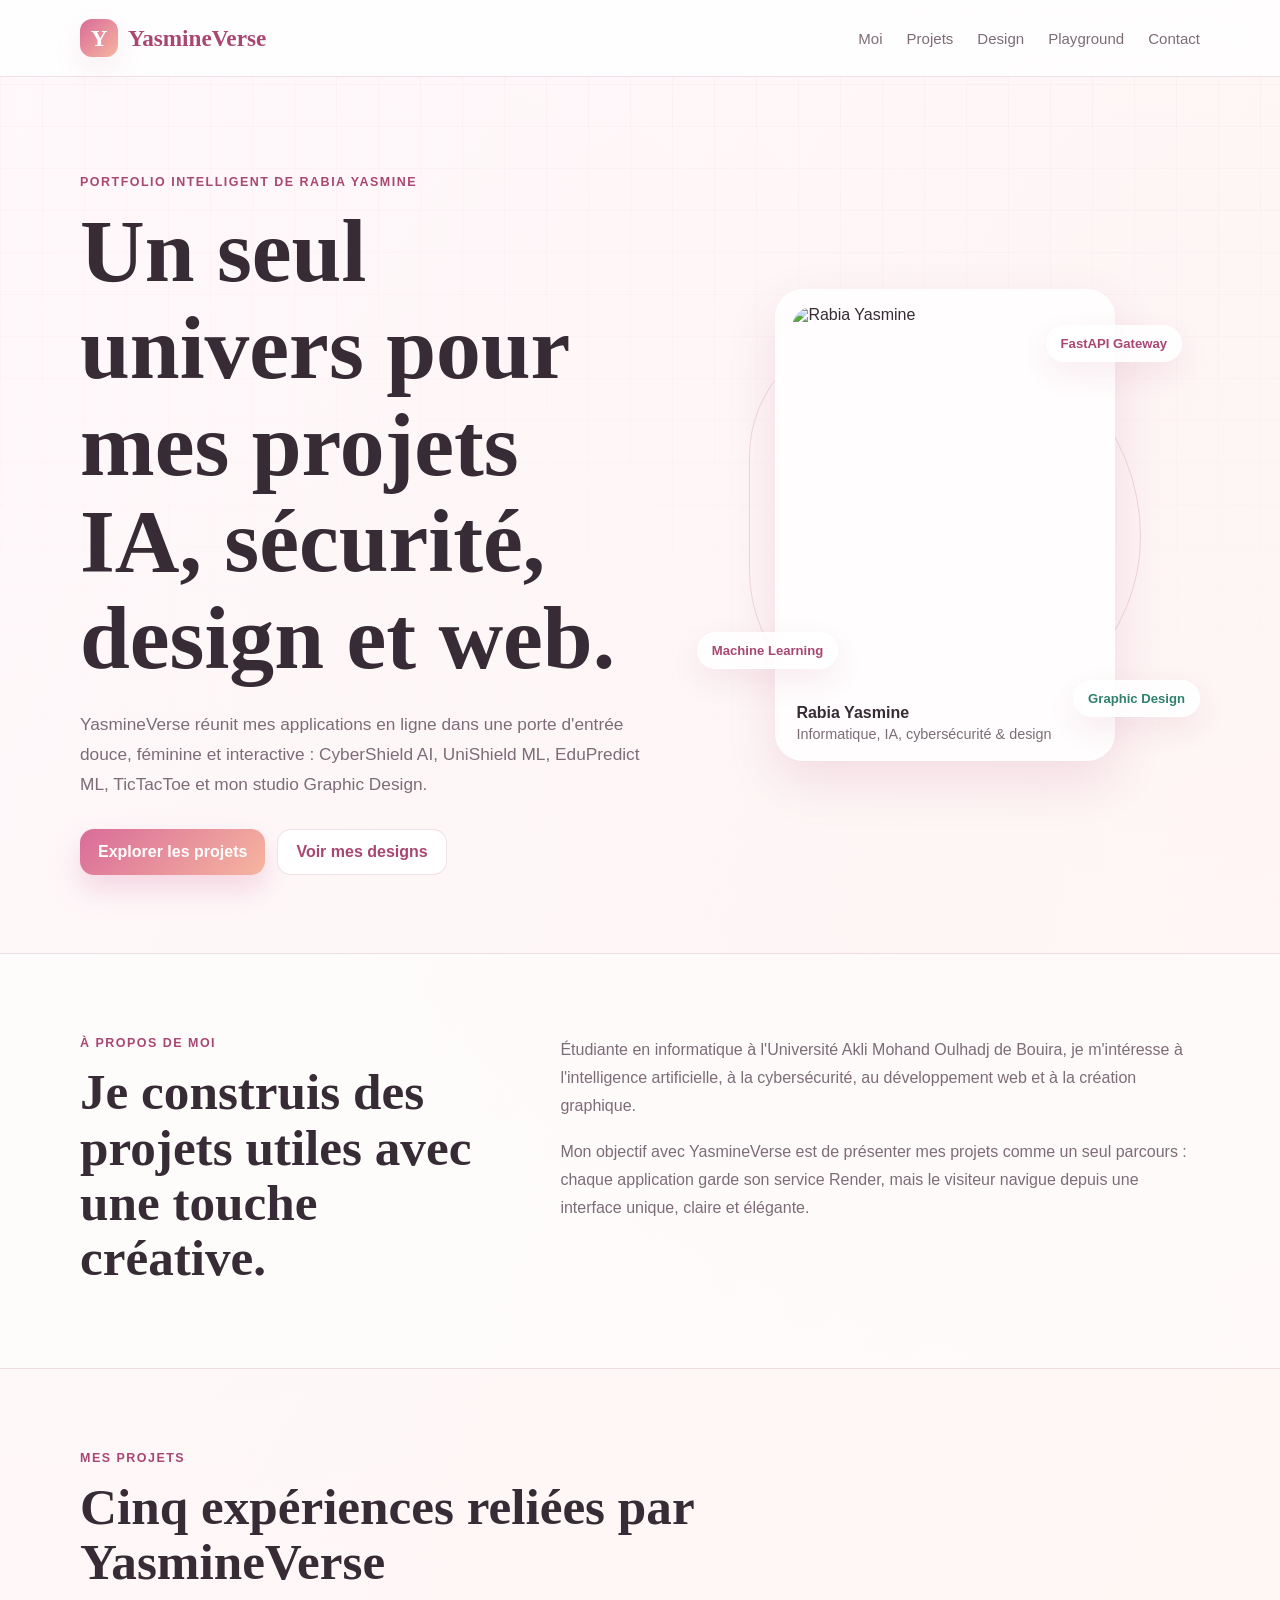
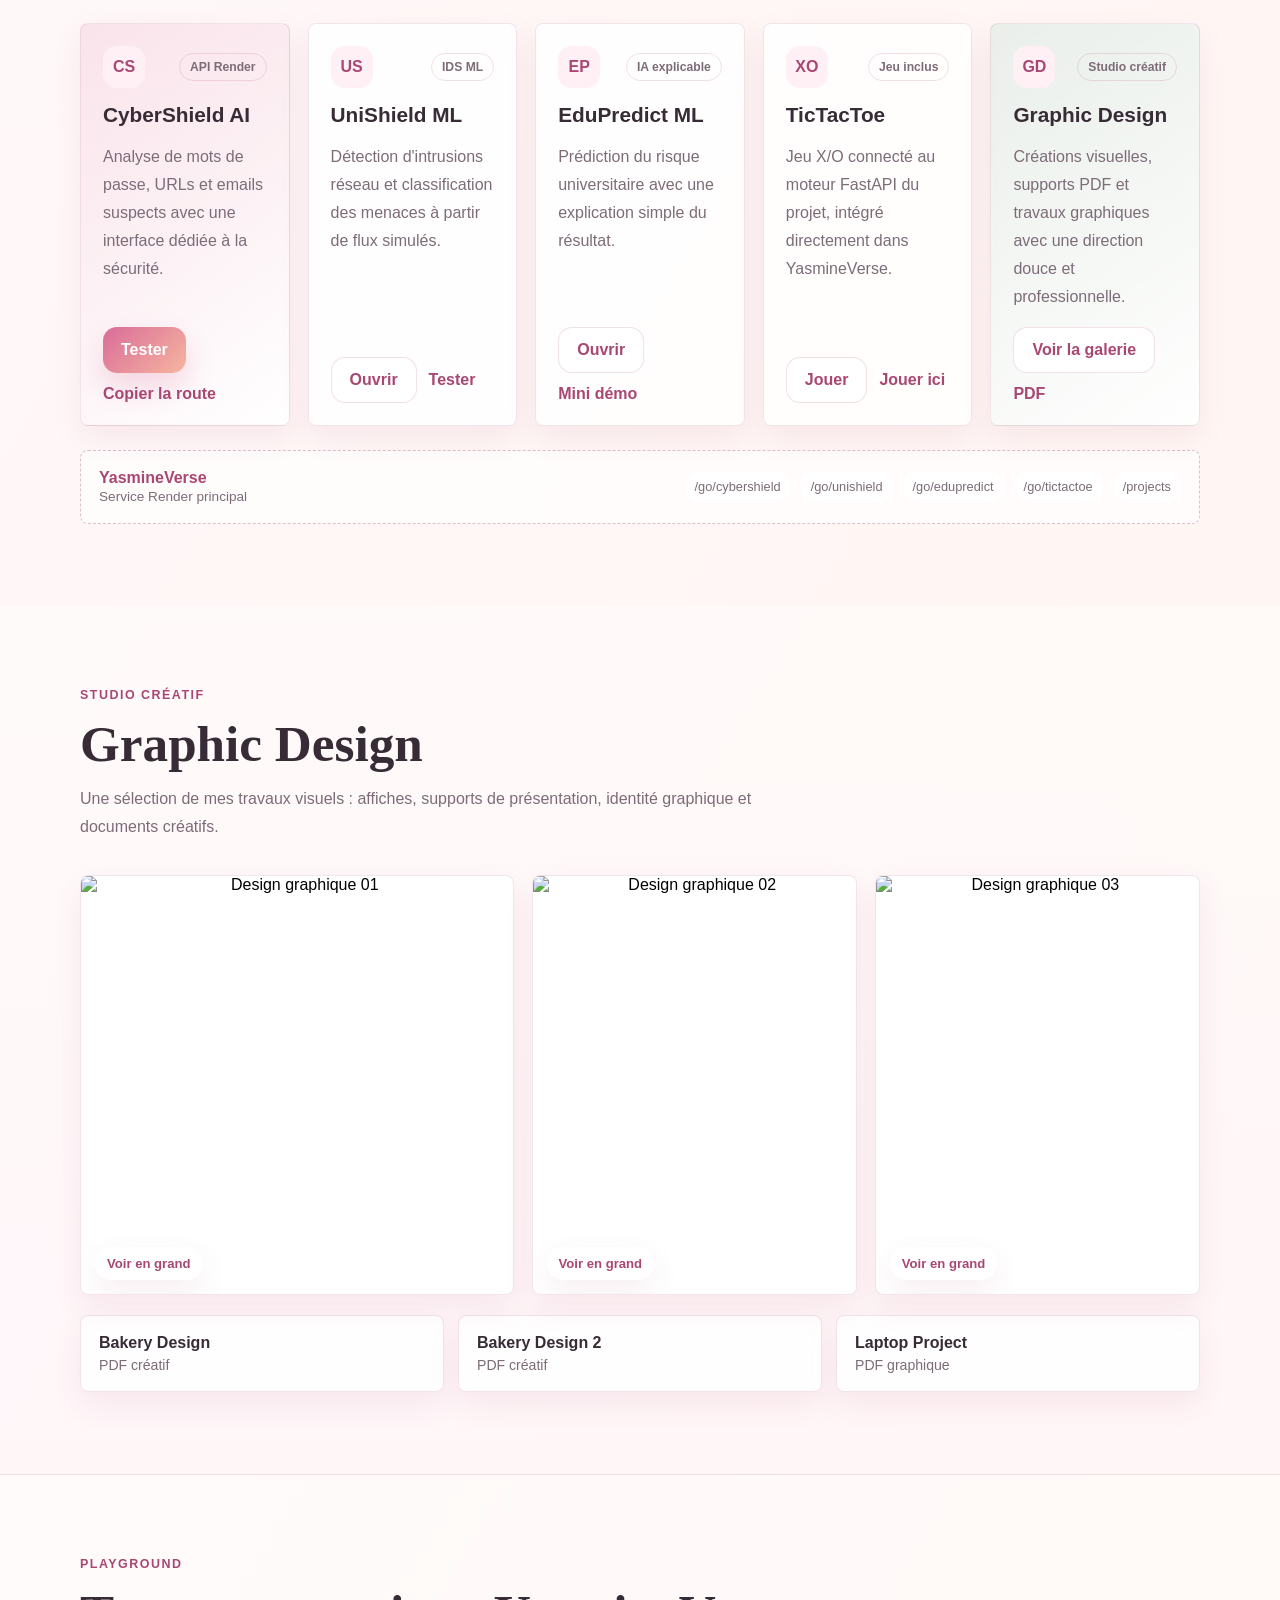
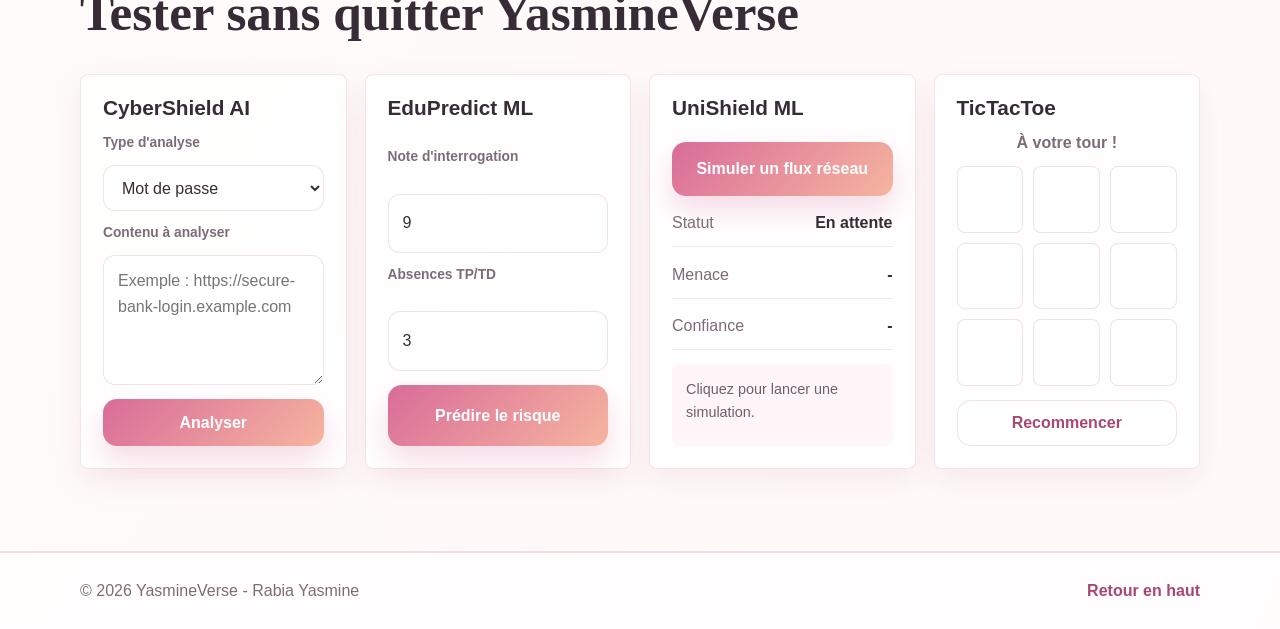
==== commit 609e75a9: "Update index.html" ====
--- a/index.html
+++ b/index.html
@@ -844,7 +844,7 @@
 
         <div class="hero-panel" aria-label="Carte visuelle YasmineVerse">
           <div class="orbit-card main-card">
-            <img src="/CV3.png" alt="Rabia Yasmine" class="hero-photo">
+            <img src="/CV4.png" alt="Rabia Yasmine" class="hero-photo">
             <div>
               <strong>Rabia Yasmine</strong>
               <span>Informatique, IA, cybersécurité & design</span>
@@ -1106,7 +1106,7 @@
 (function () {
   "use strict";
 
-  const endpoints = {
+ const endpoints = {
     cybershield: {
       password: "/apps/cybershield/analyze/password",
       url: "/apps/cybershield/analyze/url",
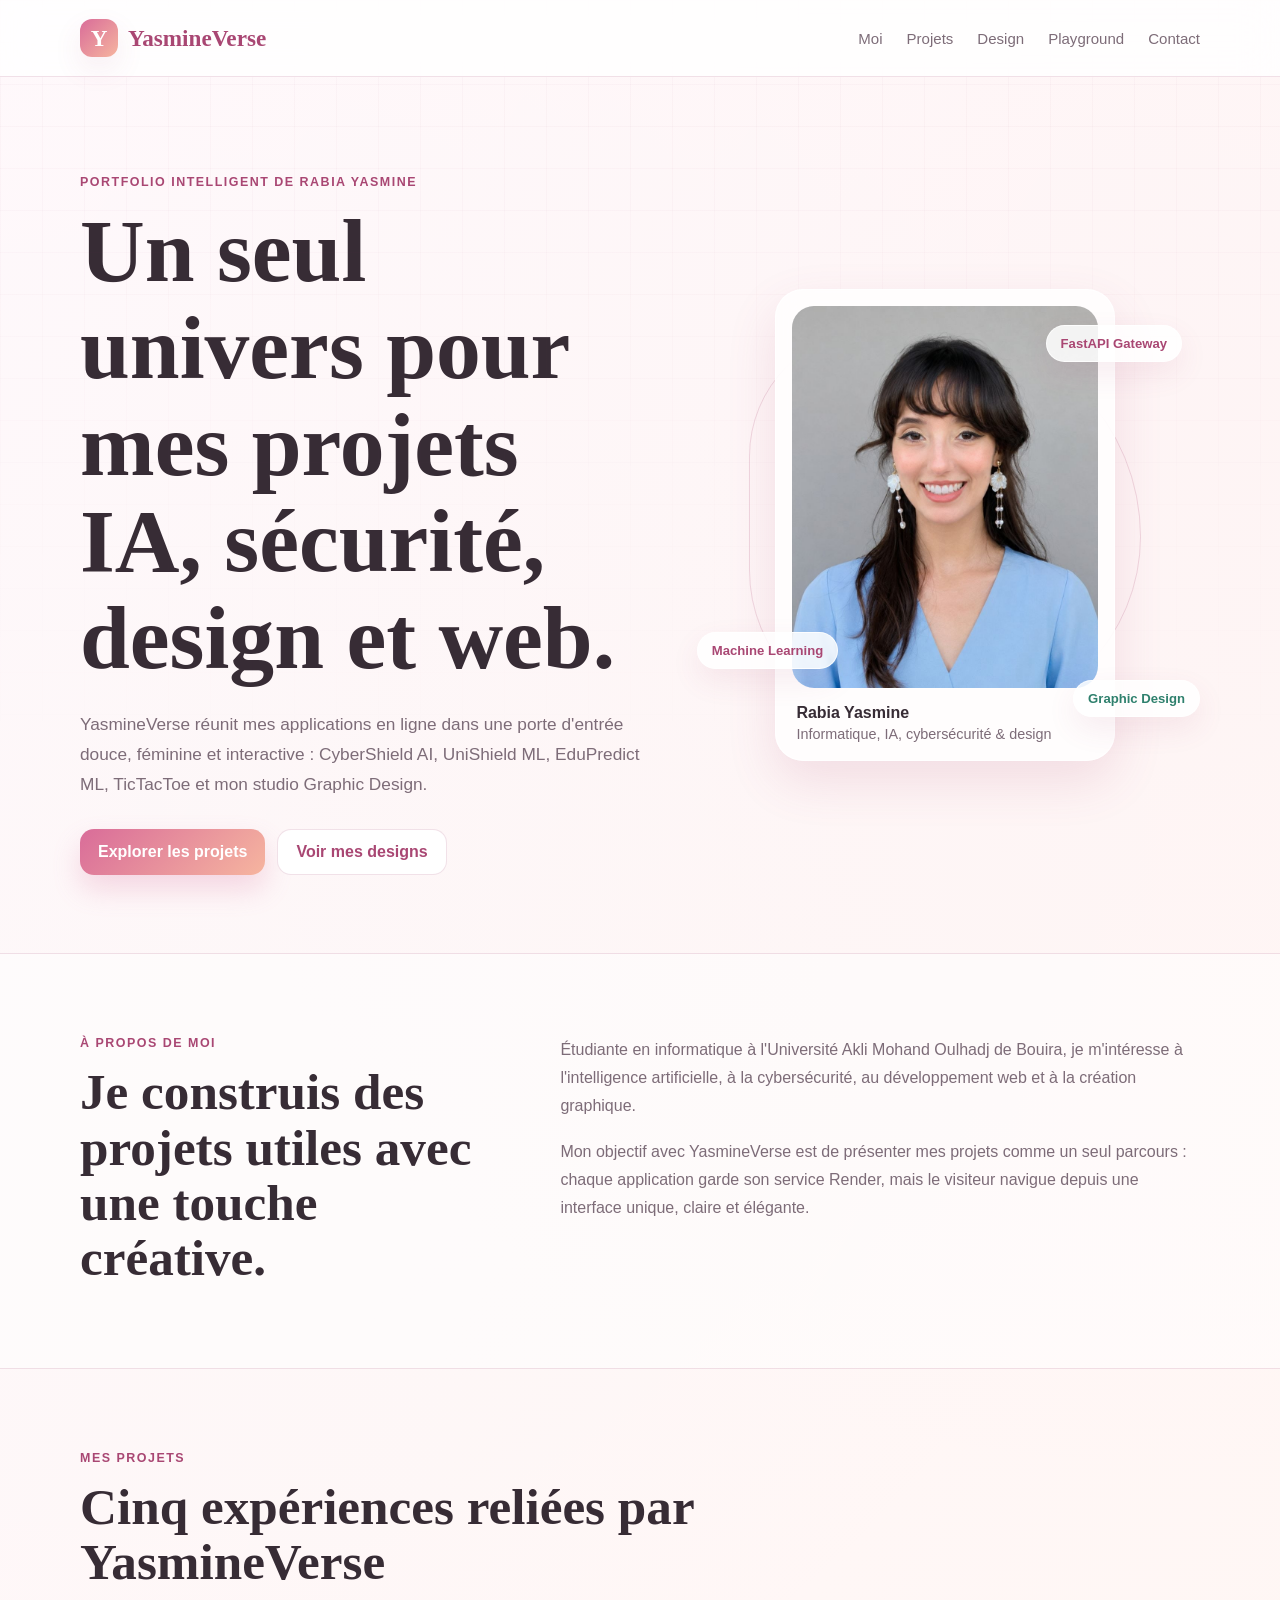
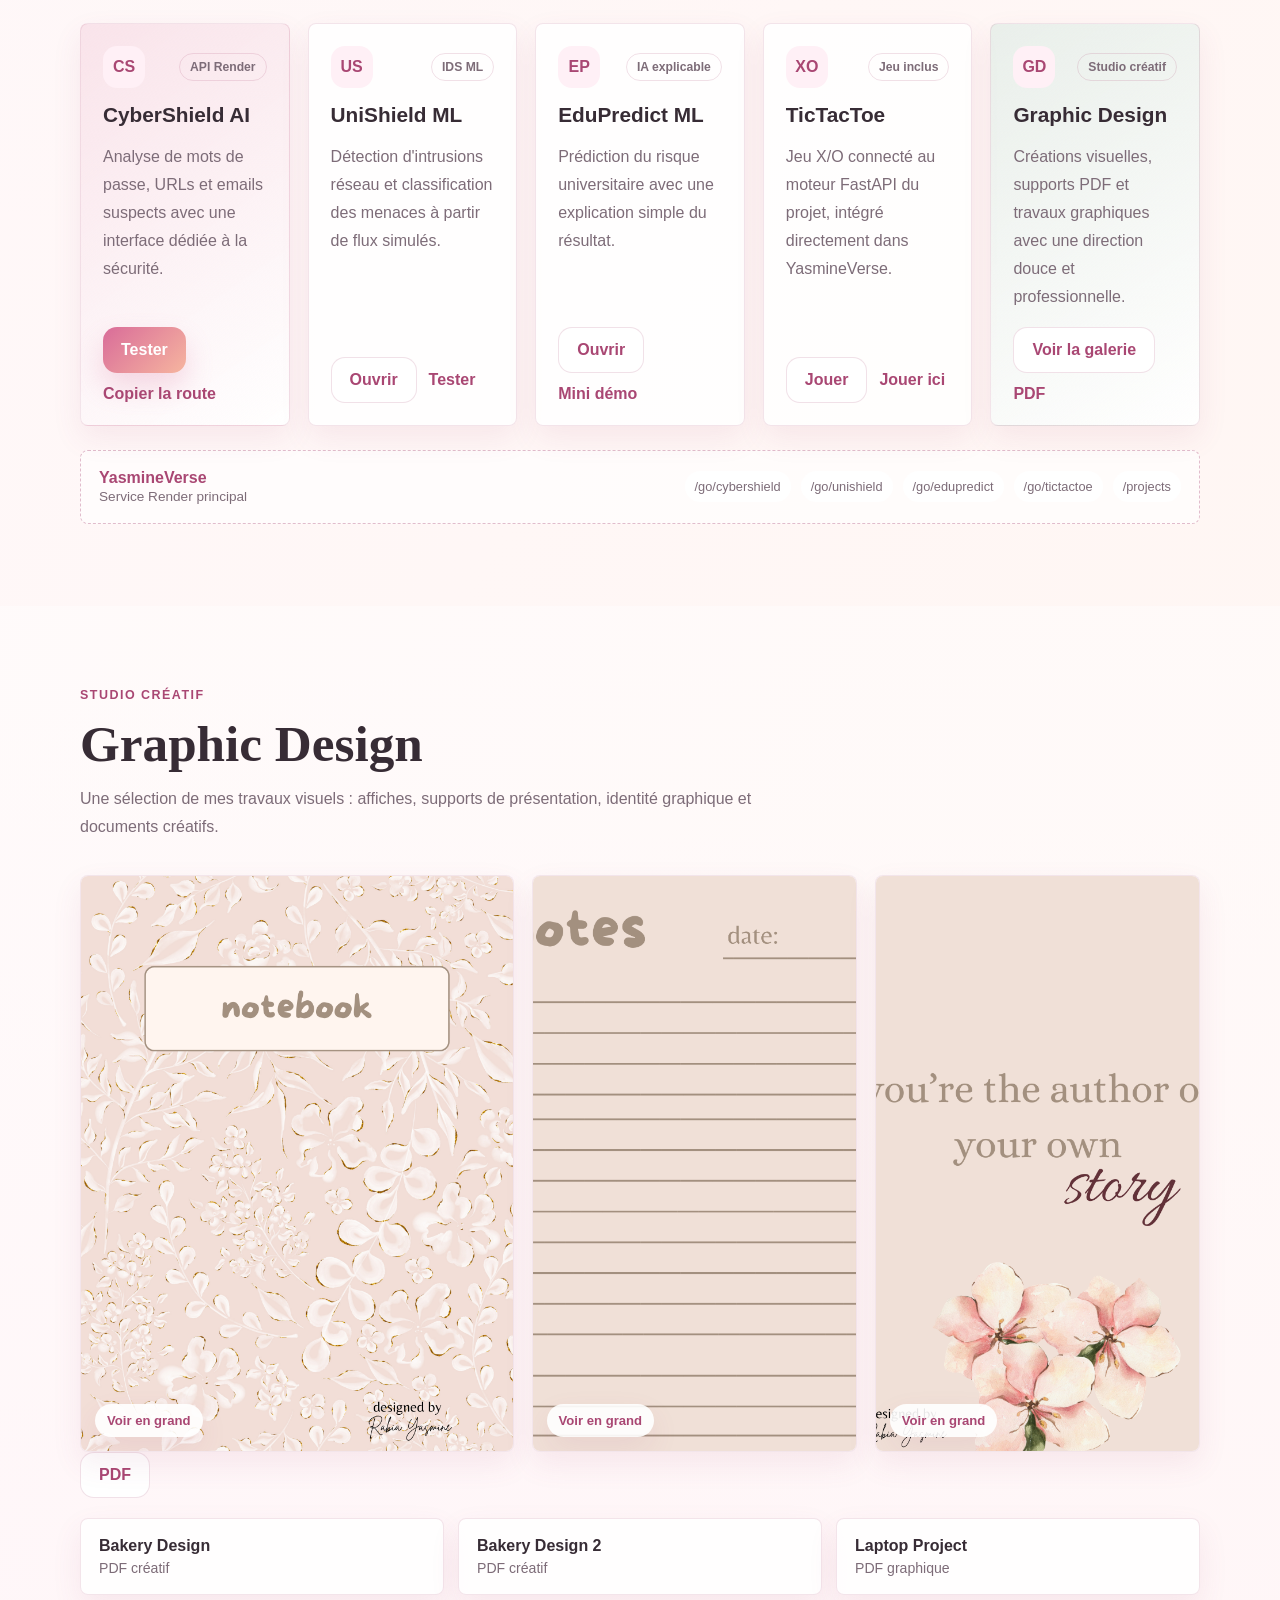
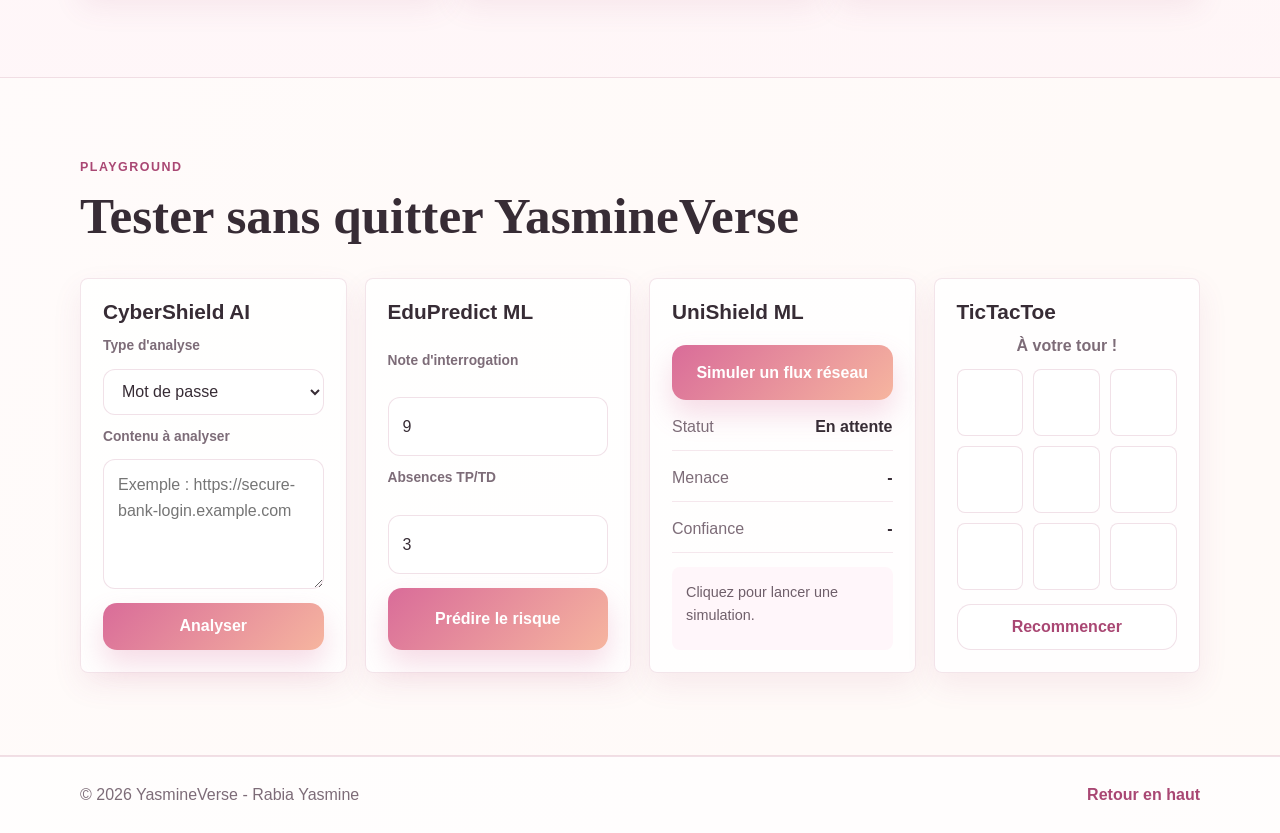
==== commit 65e0fd70: "Update index.html" ====
--- a/index.html
+++ b/index.html
@@ -844,7 +844,7 @@
 
         <div class="hero-panel" aria-label="Carte visuelle YasmineVerse">
           <div class="orbit-card main-card">
-            <img src="/CV4.png" alt="Rabia Yasmine" class="hero-photo">
+            <img src="CV4.jpg" alt="Rabia Yasmine" class="hero-photo">
             <div>
               <strong>Rabia Yasmine</strong>
               <span>Informatique, IA, cybersécurité & design</span>
@@ -977,36 +977,38 @@
         </div>
 
         <div class="design-layout">
-          <button class="design-preview" type="button" data-gallery-src="/projects/1.png" data-gallery-title="Design visuel 01">
-            <img src="/projects/1.png" alt="Design graphique 01">
-            <span>Voir en grand</span>
-          </button>
-
-          <button class="design-preview" type="button" data-gallery-src="/projects/2.png" data-gallery-title="Design visuel 02">
-            <img src="/projects/2.png" alt="Design graphique 02">
-            <span>Voir en grand</span>
-          </button>
-
-          <button class="design-preview" type="button" data-gallery-src="/projects/3.png" data-gallery-title="Design visuel 03">
-            <img src="/projects/3.png" alt="Design graphique 03">
-            <span>Voir en grand</span>
-          </button>
+        <button class="design-preview" type="button" data-gallery-src="1.png" data-gallery-title="Design visuel 01">
+  <img src="1.png" alt="Design graphique 01">
+  <span>Voir en grand</span>
+</button>
+
+<button class="design-preview" type="button" data-gallery-src="2.png" data-gallery-title="Design visuel 02">
+  <img src="2.png" alt="Design graphique 02">
+  <span>Voir en grand</span>
+</button>
+
+<button class="design-preview" type="button" data-gallery-src="3.png" data-gallery-title="Design visuel 03">
+  <img src="3.png" alt="Design graphique 03">
+  <span>Voir en grand</span>
+</button>
         </div>
 
-        <div class="pdf-grid" aria-label="Documents PDF Graphic Design">
-          <a class="pdf-card" href="/projects/bakery.pdf" target="_blank" rel="noreferrer">
-            <strong>Bakery Design</strong>
-            <span>PDF créatif</span>
-          </a>
-          <a class="pdf-card" href="/projects/bakery2.pdf" target="_blank" rel="noreferrer">
-            <strong>Bakery Design 2</strong>
-            <span>PDF créatif</span>
-          </a>
-          <a class="pdf-card" href="/projects/laptop.pdf" target="_blank" rel="noreferrer">
-            <strong>Laptop Project</strong>
-            <span>PDF graphique</span>
-          </a>
-        </div>
+        <a class="btn btn-secondary" href="bakery.pdf" target="_blank" rel="noreferrer">PDF</a>
+
+<div class="pdf-grid" aria-label="Documents PDF Graphic Design">
+  <a class="pdf-card" href="bakery.pdf" target="_blank" rel="noreferrer">
+    <strong>Bakery Design</strong>
+    <span>PDF créatif</span>
+  </a>
+  <a class="pdf-card" href="bakery2.pdf" target="_blank" rel="noreferrer">
+    <strong>Bakery Design 2</strong>
+    <span>PDF créatif</span>
+  </a>
+  <a class="pdf-card" href="laptop.pdf" target="_blank" rel="noreferrer">
+    <strong>Laptop Project</strong>
+    <span>PDF graphique</span>
+  </a>
+</div>
       </div>
     </section>
 
@@ -1106,15 +1108,18 @@
 (function () {
   "use strict";
 
- const endpoints = {
+ // MODIFICATION : Ajout de la variable BASE_URL pointant vers ta passerelle Railway
+  const BASE_URL = "https://yasminverse-production.up.railway.app";
+
+  const endpoints = {
     cybershield: {
-      password: "/apps/cybershield/analyze/password",
-      url: "/apps/cybershield/analyze/url",
-      email: "/apps/cybershield/analyze/email"
+      password: `${BASE_URL}/api/cybershield/analyze/password`,
+      url: `${BASE_URL}/api/cybershield/analyze/url`,
+      email: `${BASE_URL}/api/cybershield/analyze/email`
     },
-    edupredict: "/apps/edupredict/predict",
-    unishield: "/apps/unishield/analyze",
-    tictactoe: "/apps/tictactoe/play"
+    edupredict: `${BASE_URL}/api/edupredict/predict`,
+    unishield: `${BASE_URL}/api/unishield/analyze`,
+    tictactoe: `${BASE_URL}/api/tictactoe/play`
   };
 
   function initSmoothScroll() {
@@ -1391,3 +1396,4 @@
   </script>
 </body>
 </html>
+
